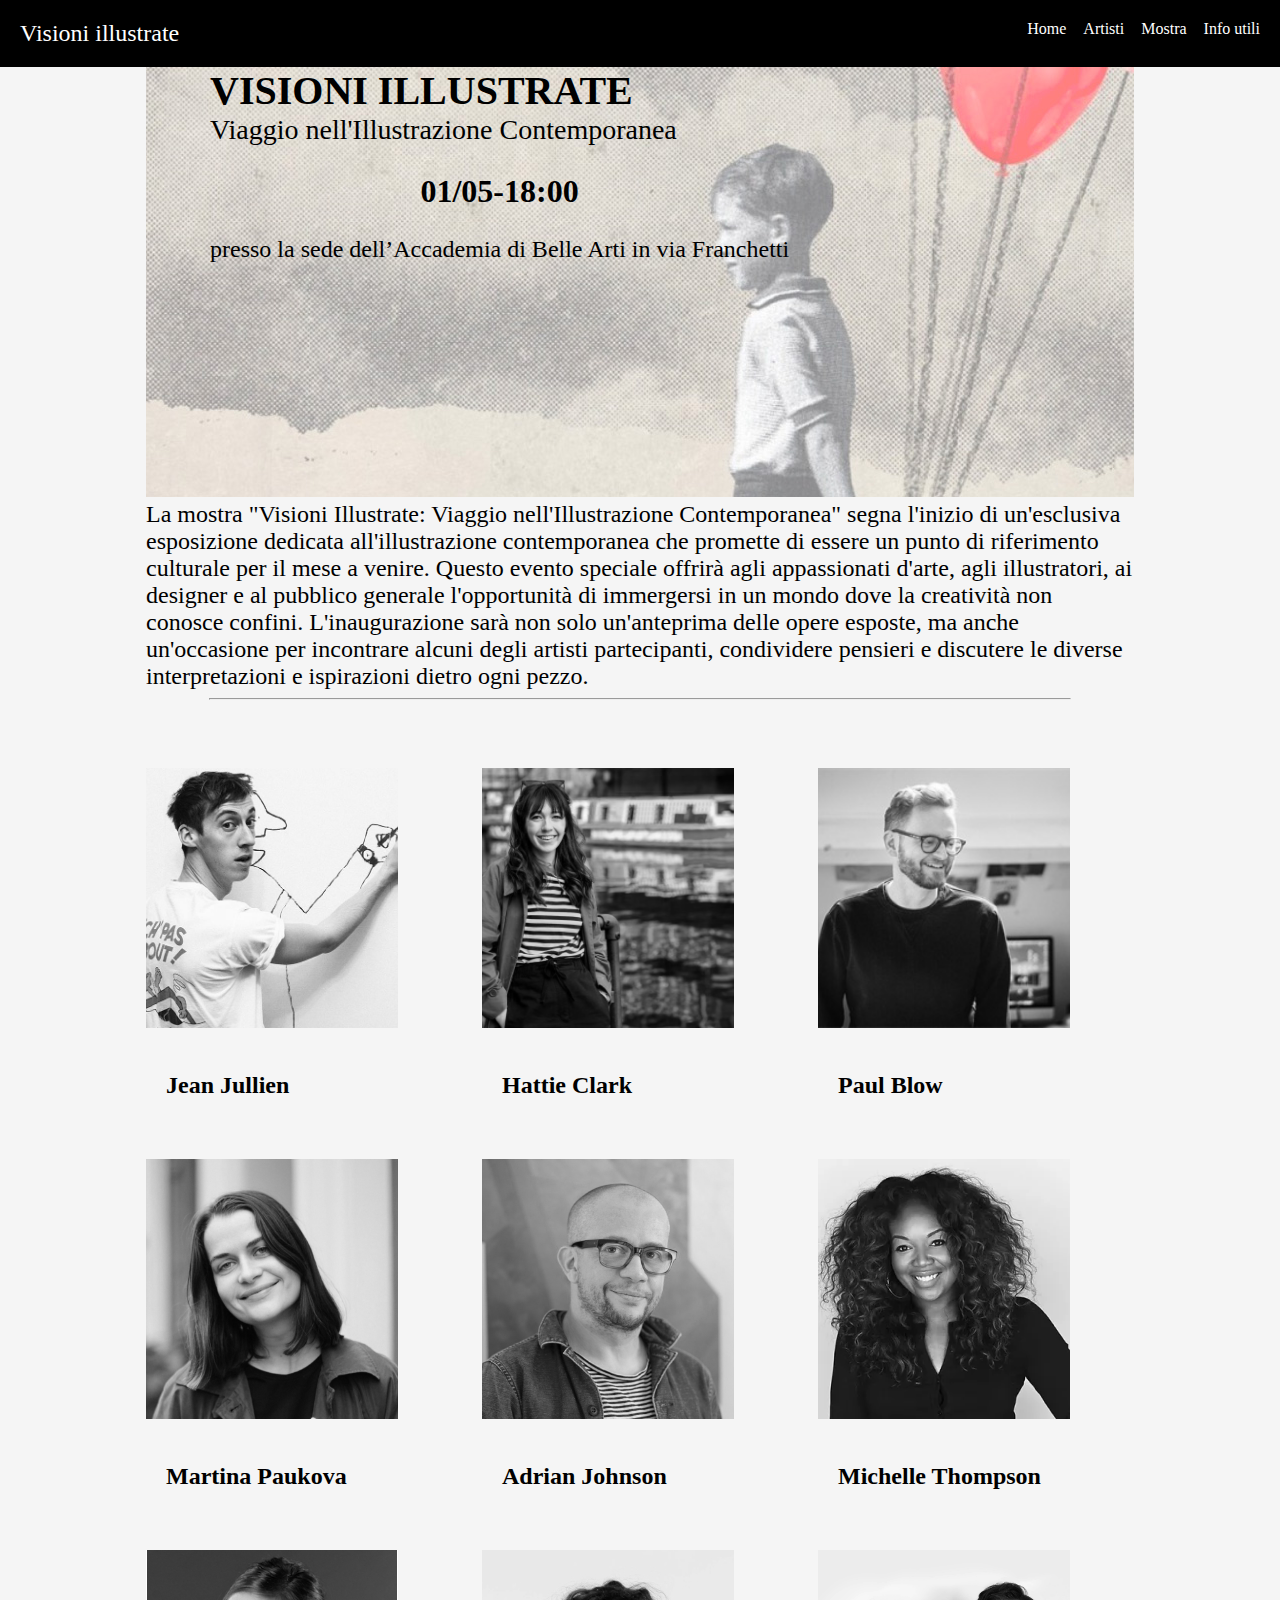
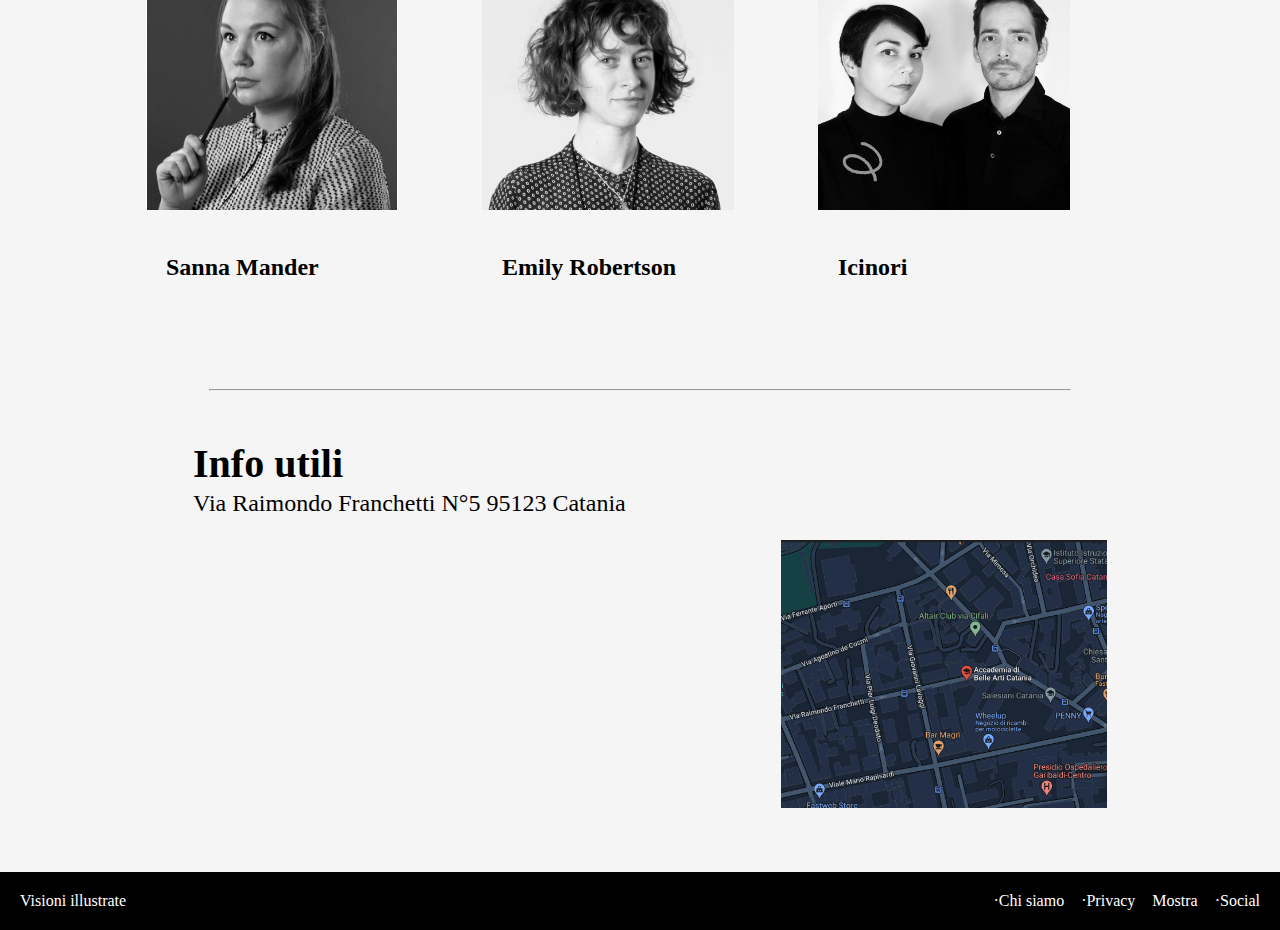
==== index.html @ 60c63c49 "Initial commit" ====
<!DOCTYPE html>
<html lang="en">
<head>
    <meta charset="UTF-8">
    <meta name="viewport" content="width=device-width, initial-scale=1.0">
    <title>Esercitazione 4_Federica_Scibetta Home</title>
    <link rel="stylesheet" href="style.css">
</head>
<body>
    <header>
        <p><a href="index.html">Visioni illustrate</a></p>       
        <nav>
        <ul>
            <li><a href="index.html">Home</a></li>
            <li><a href="Pagina_Artisti.html">Artisti</a></li>
            <li><a href="Pagina_Mostra.html">Mostra</a></li>
            <li><a href="Pagina_info utili.html">Info utili</a></li>
        </ul>
    </nav>
    </header>
    <div>
        <section class="primaparte">
     <section class="titolo">
        <h1>VISIONI ILLUSTRATE</h1>
        <p>Viaggio nell'Illustrazione Contemporanea </p>
        <h2>01/05-18:00</h2>
       <section class="testo2"><p>presso la sede dell’Accademia di Belle Arti in via Franchetti</p></section> 
        </section>
        <section class="img1">
        <img src="Immagini/sfondo.jpg" alt="">
        </section>
    </section>
    </div>
    <section class="testo1">
        <p>La mostra "Visioni Illustrate: Viaggio nell'Illustrazione Contemporanea" segna l'inizio di un'esclusiva esposizione dedicata all'illustrazione contemporanea che promette di essere un punto di riferimento culturale per il mese a venire. Questo evento speciale offrirà agli appassionati d'arte, agli illustratori, ai designer e al pubblico generale l'opportunità di immergersi in un mondo dove la creatività non conosce confini. L'inaugurazione sarà non solo un'anteprima delle opere esposte, ma anche un'occasione per incontrare alcuni degli artisti partecipanti, condividere pensieri e discutere le diverse interpretazioni e ispirazioni dietro ogni pezzo.</p>
    </section>
    <hr>
    <section class="card">
        <div class="overlay">
            <a href="Pagina_Jean_Julien.html">
            <img src="Immagini/jean_julien_01.jpg" alt="">
            <h2>Jean Jullien</h2>
        </a>
        </div>
        <div class="overlay">
            <a href="Pagina_Hattie Clark.html">
            <img src="Immagini/Hattie Clark.jpg" alt="">
            <h2>Hattie Clark</h2>
            </a>
        </div>
        <div class="overlay">
            <a href="Pagina_Paul Blow.html">
            <img src="Immagini/paul-blow-.jpg" alt="">
            <h2>Paul Blow</h2>
            </a>
        </div>
        <div class="overlay">
            <a href="Pagina_Martina Paukova.html">
            <img src="Immagini/paukova.jpg" alt="">
            <h2>Martina Paukova</h2>
            </a>
        </div>
        <div class="overlay">
            <a href="Pagina_Adrian Johnson.html">
            <img src="Immagini/Adrian Johnson.jpg" alt="">
            <h2>Adrian Johnson</h2>
            </a>
        </div>
        <div class="overlay">
            <a href="Pagina_Michelle Thompson.html">
            <img src="Immagini/Michelle_Thompson.png" alt="">
            <h2>Michelle Thompson</h2>
            </a>
        </div>
        <div class="overlay">
            <a href="Pagina_Sanna Mander.html">
            <img src="Immagini/Sanna_Mander.jpg" alt="">
            <h2>Sanna Mander</h2>
            </a>
        </div>
        <div class="overlay">
            <a href="Pagina_Emily Robertson.html">
            <img src="Immagini/Emily_Robertson.jpg" alt="">
            <h2>Emily Robertson</h2>
            </a>
        </div>
        <div class="overlay">
            <a href="Pagina_Icinori.html">
            <img src="Immagini/ICINORI.jpg" alt="">
            <h2>Icinori</h2>
            </a>
        </div>
    </section>
<hr>
<section class="info">
    <div class="container">
    <div class="text">
    <h1>Info utili</h1>
    <p>Via Raimondo Franchetti
        N°5 
        95123 Catania</p>
    </div>
    <div class="image">
        <img src="Immagini/mappa_via franchetti.jpg">
    </div>
    </div>
</section>
<footer>
    <p2><a href="index.html">Visioni illustrate</a></p2>       
        <nav>
        <ul>
            <li><a href="">·Chi siamo</a></li>
            <li><a href="">·Privacy</a></li>
            <li><a href="Pagina_Mostra.html">Mostra</a></li>
            <li><a href="">·Social</a></li>
        </ul>
    </nav>
</footer>
</body>
</html>
---- style.css ----
body {
    background-color: #f5f5f5;
    font-family: Futura;
    margin: 0;
}

img {
    max-width: 100%;
}

header{
    background-color: black;
    margin: auto;
    display: flex;
    justify-content: space-between;
    text-align: center;
    max-width: 100%;
}
header p{
    margin: 0; 
    color: white;
    padding: 20px;
}
header nav ul{
    margin: 0;
    padding: 20px;
    list-style: none;
    display: flex;
    gap: 17px;
}
header a {
    text-decoration: none;
    color: white;

}

header nav a:hover {
    text-decoration: underline;
}

.primaparte {
    max-width: 988px;
    margin: auto;

}

.titolo {
    margin: auto;
    max-width: 988px;
    position: absolute;
    color:black;
    margin: auto;
}
.titolo h1 {
    font-size: 40px;
    padding: 0 64px;
}

.titolo p{
    font-size: 28px;
    padding: 0 64px;
}

.primaparte h2{
    font-size: 32px;
    text-align: center;
}

.testo2 p{
    font-size: 24px;
    text-align: center;
    font-style: normal;

}

.primaparte.img1 {
    width: 100%;
    max-width: 998px;
    object-fit: cover;
    margin: 0 auto; 
    object-position: center;
    position: absolute;
}
.testo1{
    padding: 0 96px;
    margin: auto;
}
    
.card {
    display: grid;
    grid-template-columns: repeat(auto-fill, minmax(250px, 3fr));
    max-width: 988px;
    padding: 60px 20px;
    margin: auto;
    gap: 20px;
}

.overlay:hover {
    opacity: 0.5;
}

section.card a {
    text-decoration: none;
    color: black;
}

section.card h2 {
    margin: 0;
    padding: 40px 20px;
    font-size: 24px;
}

section.card img {
    height: 260px;
    max-width: 252px;
    object-fit: cover;
}

hr{
    width: 860px;
}

.text h1{
    font-size: 40px;
    padding: 0px 84px;
}

.container {
    display: grid;
    max-width: 998px;
    margin: auto;
    grid-template-columns: 2fr 1fr;
    gap: 20px;
    padding: 41px 84px 60px 20px;
}


.text p {
    font-size: 24px;
    line-height: 1.4;
    margin-bottom: 1.4rem;
    padding: 0px 84px;

}
.image{
    max-width: 568px;
    margin-top: 100px;
}
footer{
    background-color: black;
    margin: auto;
    display: flex;
    justify-content: space-between;
    text-align: center;
    max-width: 100%;
}
footer p2{
    margin: 0; 
    color: white;
    padding: 20px;
}
footer nav ul{
    margin: 0;
    padding: 20px;
    list-style: none;
    display: flex;
    gap: 17px;
}
footer a {
    text-decoration: none;
    color: white;

}

footer nav a:hover {
    text-decoration: underline;
}
h1{
     font-size: 48px;
     max-width: 988px;
     margin: auto;
    
}
p{
    font-size: 24px;
    padding: 0 41px;
    max-width: 988px;
    margin: auto;
}
.immaginimostra{
    max-width: 252px;
}

h2{
    padding: 0px 96px;
    font-size: 32px;
}
.mappa img{
    max-width: 820px;
    padding: 0px 200px;
}
section.cards {
    column-count: 3;
    column-gap: 20px;
    max-width: 988px;
    padding: 41px 20px 60px 20px;
    margin: auto;
    gap: 20px;
}
section.cards img{
    margin-bottom: 20px;
}



@media (max-width:800px) {

    .titolo h1 {
        font-size: 26px;
    }
    
    .titolo p{
        font-size: 16px;
    }

    .primaparte h2{
        font-size: 22px;
        text-align: center;
    }
    

    section.cards {
        column-count: 1;
    }
    .container p {
        font-size: 18px;
    }

    .immaginimostra {
        padding: 16px;
    }
    
    .immaginimostra img {
        padding: 16px;
    }
}
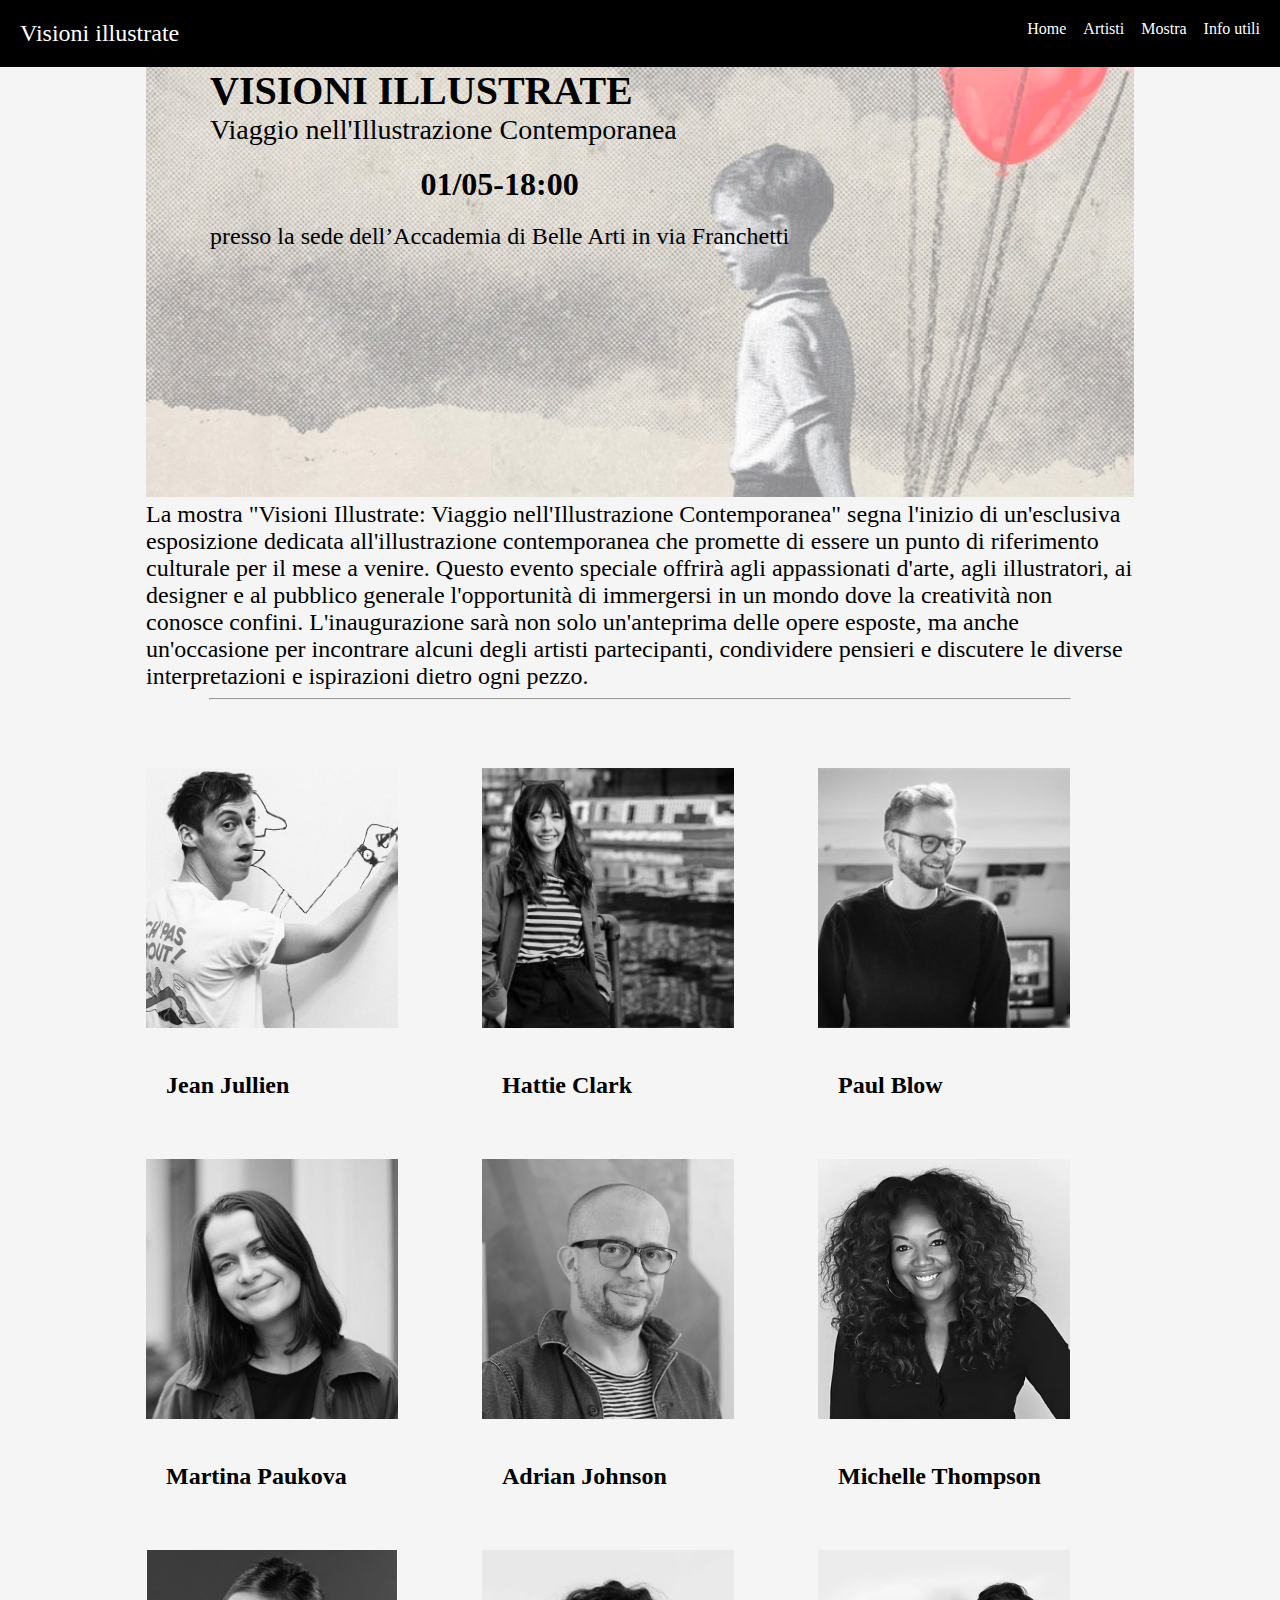
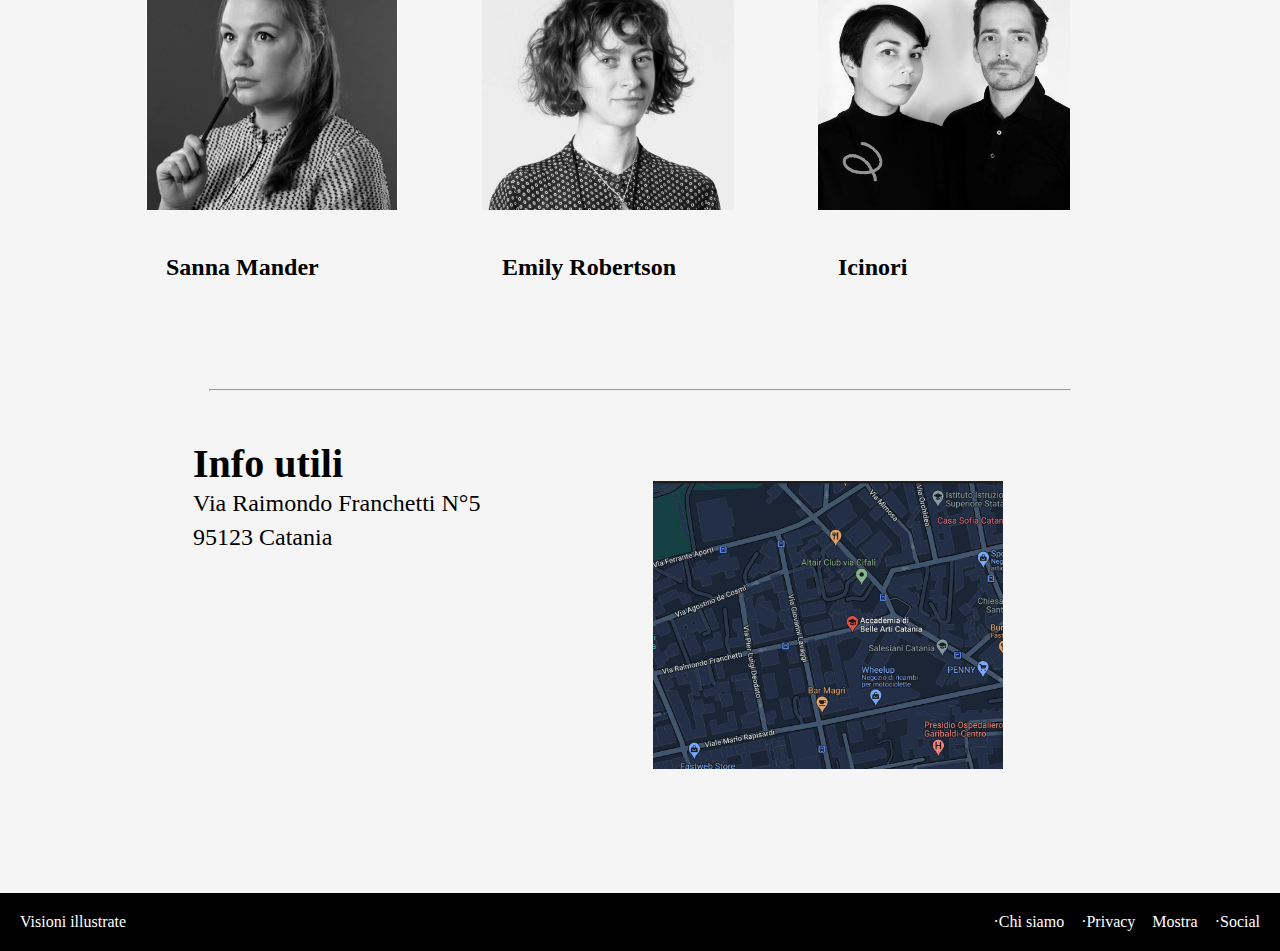
==== commit 7683d51e: "prova 2" ====
--- a/index.html
+++ b/index.html
@@ -100,9 +100,10 @@
         N°5 
         95123 Catania</p>
     </div>
+    <div class="container">
     <div class="image">
-        <img src="Immagini/mappa_via franchetti.jpg">
-    </div>
+    <a href="https://www.google.com/maps/dir/37.5794339,15.1142015/Via+Raimondo+Franchetti,+5,+95123+Catania+CT/@37.5462081,15.0536162,13z/data=!3m1!4b1!4m9!4m8!1m1!4e1!1m5!1m1!1s0x1313fd2b17fa4e61:0xba558d30617a5873!2m2!1d15.0754385!2d37.512892?entry=ttu">
+        <img src="Immagini/mappa_via franchetti.jpg"></a></div></div>
     </div>
 </section>
 <footer>
--- a/style.css
+++ b/style.css
@@ -142,10 +142,7 @@
     padding: 0px 84px;
 
 }
-.image{
-    max-width: 568px;
-    margin-top: 100px;
-}
+
 footer{
     background-color: black;
     margin: auto;
@@ -190,15 +187,23 @@
 .immaginimostra{
     max-width: 252px;
 }
-
+.pmostra{
+    max-width: 988px;
+    font-size: 20px;
+}
 h2{
-    padding: 0px 96px;
+    max-width: 988px;
+    padding: 20px 41px;
     font-size: 32px;
+    margin: auto;
 }
 .mappa img{
     max-width: 820px;
-    padding: 0px 200px;
-}
+    padding: 20px 41px;
+    margin: auto;
+    align-content: center;
+}
+
 section.cards {
     column-count: 3;
     column-gap: 20px;
@@ -210,6 +215,10 @@
 section.cards img{
     margin-bottom: 20px;
 }
+.image{
+    width: 350px;
+    display: flex;
+}
 
 
 
@@ -224,7 +233,7 @@
     }
 
     .primaparte h2{
-        font-size: 22px;
+        font-size: 24px;
         text-align: center;
     }
     
@@ -243,4 +252,7 @@
     .immaginimostra img {
         padding: 16px;
     }
+    .mappa img{
+        padding: 41px;
+    }
 }